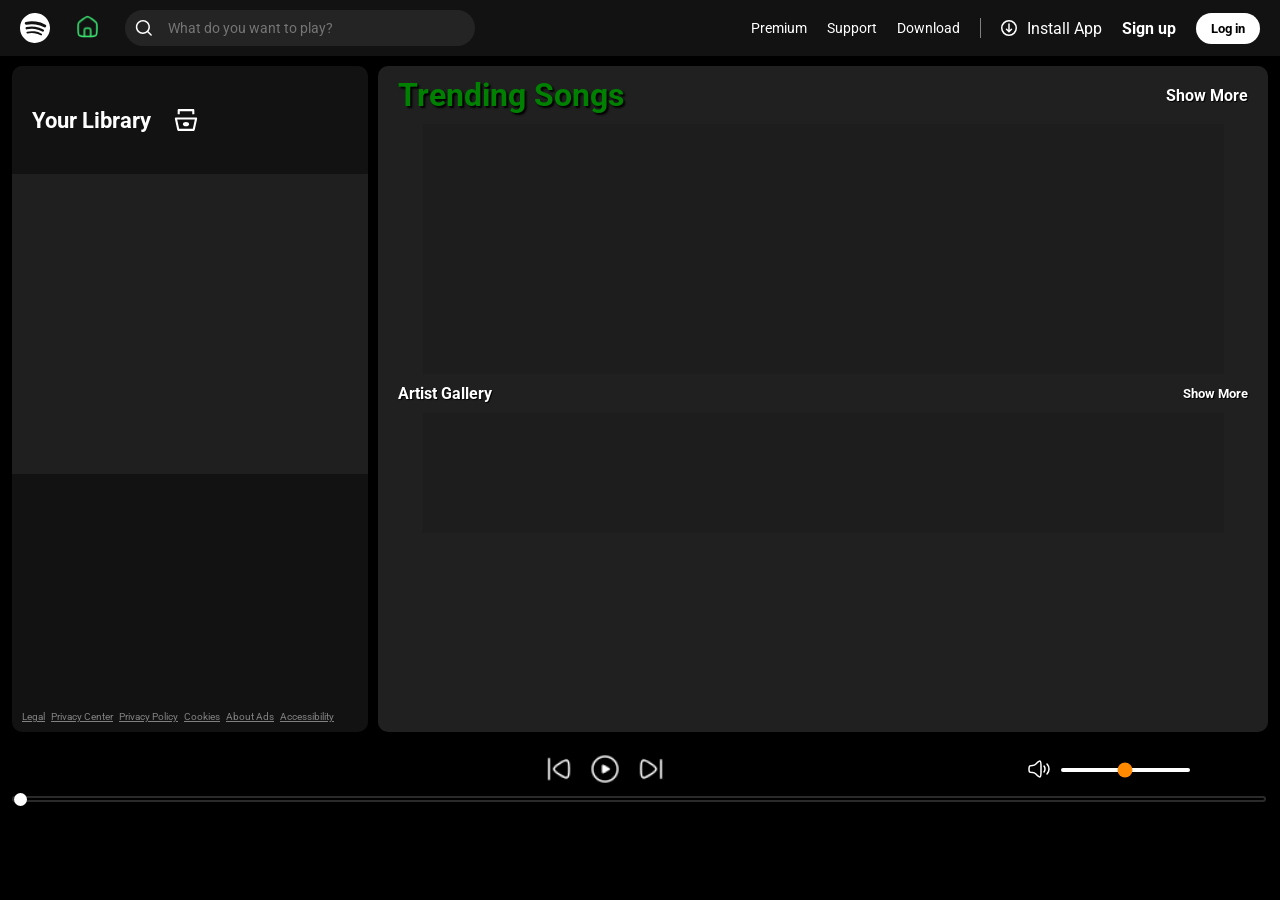
==== index.html @ 71dfd28b "gaganmansi@gmail.com" ====
<!DOCTYPE html>
<html lang="en">

<head>
    <meta charset="UTF-8">
    <meta name="viewport" content="width=device-width, initial-scale=1.0">
    <title>GAGAN</title>
    <link rel="stylesheet" href="index.css">
    <link rel="stylesheet" href="mediaquery.css">
    <link rel="shortcut icon" href="thumbnail/favicon.ico" type="image/x-icon">

</head>

<body>
    <script src="script.js"></script>
    <div class="layout">
        <div class="navbar">
            <!-- Left side -->
            <div class="nav-left">
                <img src="./Images/logo.svg" alt="Spotify" class="logo">
                <a href="./index.html"><img src="./Images/home.png" alt="Home" class="home-icon grow"></a>
                <div class="search-container">
                    <img src="./Images/search.svg" alt="Search" class="search">
                    <input type="text" placeholder="What do you want to play?">
                </div>
            </div>

            <!-- Right side -->
            <div class="nav-right">
                <a href="#" class="grow hide">Premium</a>
                <a href="#" class="grow hide">Support</a>
                <a href="#" class="grow hide">Download</a>
                <div class="divider"></div>
                <div class="install grow">
                    <img src="./Images/download.svg" alt="Install">
                    <span class="">Install App</span>
                </div>
                <span class="signup grow">Sign up</span>
                <button class="login-btn grow">Log in</button>
            </div>

        </div>
        <div class="main">
            <div class="left">
                
                <div class="lib">
                    <span class="dabba">
                        <h1 class="text716">Your Library</h1>
                        <img src="./Images/library.svg" width="50">  
                    </span>
                    <div>
                        <img src="./Images/cross.png" class="cross">
                    </div>
                    
                </div>
                <div class="album">
                    <ul>

                    </ul>
                </div>

                <div class="footer">
                    <div><a href="https://www.spotify.com/jp/legal/"><span>Legal</span></a></div>
                    <div><a href="https://www.spotify.com/jp/privacy/"><span>Privacy Center</span></a></div>
                    <div><a href="https://www.spotify.com/jp/legal/privacy-policy/"><span>Privacy Policy</span></a>
                    </div>
                    <div><a href="https://www.spotify.com/jp/legal/cookies-policy/"><span>Cookies</span></a></div>
                    <div><a href="https://www.spotify.com/jp/legal/privacy-policy/#s3"><span>About Ads</span></a></div>
                    <div><a href="https://www.spotify.com/jp/accessibility/"><span>Accessibility</span></a></div>
                </div>
            </div>
            <div class="right">
                <div class="spotifyplaylist">
                    <div class="right-head">
                        <div class="ham">
                        <div class="hamburger"><img src="./Images/hamburger.png" alt=""></div>
                        <h1 style="color:#008000; text-shadow: 2px 2px 2px black;">Trending Songs</h1>
                        </div>
                        <h4 style="color:white;text-shadow: 0.9px 0.9px 0.9px black;">Show More</h4>
                    </div>
                    
                    <div class="cardContainer">
                    </div>
                </div>
                <div class="right-head">
                    <h4 style="color:white;text-shadow: 0.9px 0.9px 0.9px black;">Artist Gallery</h4>
                    <h5 style="font-size: small;  color:white;text-shadow: 0.9px 0.9px 0.9px black;">Show More</h5>
                </div>
                <div class="artistGallery">
                    <div class="artistContainer">
                    </div>

                </div>

            </div>


        </div>
        <div class="foot-play">


            <div class="playbar">

                <div class="abovebar">
                    <div class="songinfo"></div>
                    <div class="songbuttons">
                        <img width="30" height="30" id="previous" src="./Images/previous.png" alt="">
                        <img width="30" height="30" id="play" src="./Images/play.png" alt="">
                        <img width="30" height="30" id="next" src="./Images/next.png" alt="">
                    </div>
                    <div class="VolTime">
                        <div class="songtime"></div>
                        <div class="volume" style="filter: invert(1);"><img src="./Images/volume-high.png" alt="">
                            <div class="range"><input type="range" class="volrange" min="0" max="100"></div>
                        </div>
                    </div>
                </div>

                <div class="seekbar">
                    <div class="progress"></div>
                    <div class="circle"></div>
                </div>
            </div>
        </div>
</body>

</html>
---- index.css ----
@import url("https://fonts.googleapis.com/css2?family=Lato:wght@700&family=Roboto:ital,wght@0,100;0,300;0,400;0,500;0,700;0,900;1,100;1,300;1,400;1,500;1,700;1,900&display=swap");

* {
  margin: 0;
  padding: 0;
  font-family: "Roboto", sans-serif;
  box-sizing: border-box;
}
body {
  background-color: #000000;
  min-height: 100vh;
}
.layout {
  display: flex;
  flex-direction: column;
  height: 100%;
  gap: 10px;
}
.download {
  display: flex;
  gap: 10;
}

.grow:hover {
  transform: scale(1.2);
  font-weight: 300;
}

.navbar {
  display: flex;
  align-items: center;
  justify-content: space-between;
  background-color: #121212;
  padding: 10px 20px;
}

/* Left side */
.nav-left {
  display: flex;
  align-items: center;
  gap: 25px;
}

.logo {
  width: 30px;
  height: 30px;
}

.home-icon {
  width: 25px;
  height: 25px;
  filter: invert(1);
  cursor: pointer;
}

/* Search bar */
.search-container {
  display: flex;
  align-items: center;
  background-color: #242424;
  border-radius: 50px;
  padding: 0px 10px;
  width: 350px;
  gap: 15px;
}

.search-container input {
  background: none;
  border: none;
  outline: none;
  color: white;
  width: 100%;
  font-size: 14px;
  margin-left: 8px;
  margin: 10px 0;
}

.search-container img {
  width: 18px;
  height: 18px;
}

/* Right side */
.nav-right {
  display: flex;
  align-items: center;
  gap: 20px;
}

.nav-right a {
  text-decoration: none;
  color: white;
  font-size: 14px;
}

.divider {
  height: 20px;
  width: 1px;
  background-color: gray;
}

.install {
  display: flex;
  align-items: center;
  gap: 10px;
  cursor: pointer;
  color: white;
}

.install img {
  width: 16px;
  height: 16px;
}

.signup {
  font-weight: bold;
  cursor: pointer;
  color: white;
}

.login-btn {
  background-color: white;
  color: black;
  border: none;
  border-radius: 50px;
  padding: 8px 15px;
  font-weight: bold;
  cursor: pointer;
}

/* -----------------main--------------- */

.main {
  display: flex;
  height: calc(100vh - 26vh);
  background-color: rgba(0, 0, 0, 0.5);
  margin: 0px 12px;
  gap: 10px;
  height: calc(100-13) vh;
}
.left {
  min-width: 25vw;
  width: 40%;
  background-color: #121212;
  /* margin-left: 12px; */
  border-radius: 10px;
  top: 85px;
  height: 100%;
  position: relative;
  top: 0;
  transform: translateX(0);
  transition: transform 0.5s ease-out;
  overflow-y: scroll;
}
.right {
  /* min-width: 75vw; */
  width: 100%;
  /* margin-right:12px ; */
  max-height: calc(100 - 13)vh;
  background-color: #202020;
  border-radius: 10px;
  padding-bottom: 100px;
  display: flex;
  flex-direction: column;
  position: relative;
  
}
.lib {
  display: flex;
  height: 12vh;
  justify-content: space-between;
  align-items: center;
  color: #ffffff;
  min-width: 24.5vw;
  width: 100%;
  background-color: #121212;
  border-radius: 10px;
  padding-right: 13px;
}
.lib > img {
  width: 14px;
  height: 14px;
  padding: 0px 16px;
}

.lib > span {
  padding-left: 10px;
}

.text716 {
  font-weight: 700;
  font-size: 22px;
}
.album {
  background-color: rgba(0, 0, 0, 0.5);
  overflow-y: scroll;
  height: 100px;
}

.album ul {
  padding: 10px 28px;
  color: white;
}
.album ul li {
  list-style-type: decimal;
  color: white;

   white-space: normal;
  overflow-wrap: break-word; 
  word-break: break-word; 
}

li:hover {
  background-color: rgba(255, 255, 255, 0.164);
}

.album {
  background-color: #1f1f1f;
  height: 300px;
  min-width: 25vw;
  overflow: scroll;
  overflow-x: hidden;
}

.album ul {
  padding: 0 12px;
  color: white;
}


.cross{
display: none;
cursor: pointer;
}


.album ul li {
  list-style-type: decimal;
  display: flex;
  justify-content: space-evenly;
  gap: 12px;
  cursor: pointer;
  /* padding: 12px 0; */
  padding: 12px;
  border: 1px solid rgba(146, 143, 143, 0.491);
  margin: 12px 0;
  padding: 2px;
  border-radius: 5px;
  color: white;
  /* height: 70px; */
  /* min-width: 350px; */
  /* text-align: center; */
  /* min-width: auto; */
  flex-wrap: nowrap;
  word-break: break-word;
  overflow-wrap: normal;
}

.album .info {
  font-size: 10px;
  padding-top: 1px;
  width: 111px;
  height: 65px;
}

.info {
  margin-top: 16px;
}

.info div {
  word-wrap: break-all;
}

.playnow {
  display: flex;
  justify-content: center;
  align-items: center;
}

.playnow span {
  font-size: 15px;
  width: 64px;
  padding: 12px;
}

.music {
  display: flex;
  align-items: center;
}

.album-text {
  width: 111px;
  height: 29px;
  display: flex;
  align-items: center;
  justify-content: center;
}

.album-author {
  padding-bottom: 10px;
  margin-bottom: 15px;
  width: 111px;
  /* height: 1px; */
}

.box {
  width: 25px;
  height: 25px;
  background-color: #202020;
  margin: 10px;
}

.footer {
  display: flex;
  font-size: 10px;
  color: grey;
  gap: 6px;
  padding: 10px;
  position: absolute;
  bottom: 0;
}

.footer a {
  color: grey;
}

.right-head {
  display: flex;
  justify-content: space-between;
  align-items: center;
  padding: 10px 20px;
}

.card {
  width: 170px;
  overflow: hidden;
  transition: all 0.9s;
  position: relative;
  border: none;
  border-radius: 10px;
  display: flex;
  flex-direction: column;
  padding: 0 px 15px;
  align-items: center;
  
}
.card > img {
  object-fit: contain;
  width: 90%;
  padding-top: 10px;
  /* justify-content: flex-end; */
  border: none;
  border-radius: 0px;
}

.card:hover {
  background-color: rgba(255, 255, 255, 0.164);
  cursor: pointer;
  /* 0: 1; */
}

.card > * {
  padding: 5px 10px;
}

.spotifyplaylist {
  width: 100%;
  overflow: hidden;
  min-height: 300px;
}

.cardContainer {
  display: flex;
  flex-wrap: wrap;
  gap: 10px;
  padding: 30px;
  padding-top: 20px;
  justify-content: space-evenly;
  background-color: #1d1d1d;
  overflow-y: auto;
  height: 250px;
  margin: auto; margin-top: 0px;
  /* padding-left: 60px; */
  width: 90%;
}

.card > h2 {
  font-weight: 400;
  font-size: 16px;
  color: white;
  align-self:flex-start;
  padding-left: 12px;
}
.card > p {
  font-weight: 400;
  font-size: 12px;
  color: white;
  align-self:flex-start;
  padding-left: 12px;
  line-height: 16px;
}

.play {
  position: absolute;
  bottom: 100px;
  right: 42px;
  width: 8px;
  height: 8px;
  border-radius: 50%;
  padding: 4px;
  display: flex;
  align-items: center;
  justify-content: center;
  opacity: 0;
  transform: translateY(20px);
  /* transition: opacity 0.4s ease, transform 0.4s ease; */
  transition: opacity 0.3s ease, transform 0.3s ease;
}

.card:hover .play {
  opacity: 1;
  transform: translateY(0);
}

/* For Webkit browsers (e.g., Chrome, Safari) */
::-webkit-scrollbar {
  width: 12px;
}

::-webkit-scrollbar-thumb {
  background-color: #333; /* Dark color for the thumb */
  border-radius: 6px;
}

::-webkit-scrollbar-track {
  background-color: #222; /* Dark color for the track */
}

/* For Firefox */
/* scrollbar-color : #333 #222; Dark color for the thumb and track in Firefox */

.playbar {
  /* background-color: #008000; */
  background-color: rgba(255, 255, 255, 0);
  /* background:#01ff51; */
  border-radius: 10px;
  width: 100%;
  z-index: 99999;
  padding: 12px;
  box-sizing: border-box;
  margin: auto;
  height: 60px;
  position: relative;
  /* display: flex;
  justify-content: space-evenly; */
}
.songbuttons {
  display: flex;
  justify-content: center;
  gap: 16px;
  margin: auto;
}

.seekbar {
  height: 6px;
  width: 98%;
  border: 2px solid rgba(255, 255, 255, 0.164);
  /* background-color: #1fc31f; */
  background-color: #000000;
  border-radius: 10px;
  position: absolute;
  bottom: 0px;
  cursor: pointer;
  /* overflow: hidden; */
}

.progress {
  height: 100%;
  background-color: white;
  width: 0%;
}

.circle {
  width: 13px;
  height: 13px;
  border-radius: 13px;
  background-color: white;
  position: relative;
  bottom: 7.5px;
  left: 0%;
  transition: left 0.2s;
}

.songbuttons img {
  cursor: pointer;
  z-index: 999999;
  filter: invert(1);
}

.abovebar {
  display: flex;
  justify-content: space-around;
  width: 100%;
  padding: 0 12px;
  align-items: center;
}

.songinfo {
  color:white;
  padding: 0 12px;
  font-size: 14px;
  font-weight:lighter;
  /* border: greenyellow solid; */
  width: 260px;
}

.songtime {
  color: white;
  padding: 0 12px;
  font-size: 14px;
  font-weight: lighter;
}

.abovebar {
  display: flex;
  justify-content: space-between;
}

.VolTime {
  display: flex;
  width: 330px;
  justify-content: center;
  align-items: center;
  gap: 10px;
}

.volume {
  display: flex;
  justify-content: center;
  align-items: center;
  gap: 10px;
  /* flex-direction: column; */
}

.volume>img{
  filter: invert(1);
}

.volrange {
  height: 4px;
  background-color: red;
}

input[type="range"] {
  -webkit-appearance: none;
  background: black;
  border-radius: 3px;
  margin-bottom: 10px;
}

.dabba {
  display: flex;
  gap: 10px;
  /* width: 150px; */
  margin: 10px;
  height: 25px;
  justify-content: space-between;
}

.volume , .volrange input{
  cursor: pointer;
}


/* ---------------------------------[new feature]---------------------------------- */

.artistContainer{
  display: flex;
  flex-wrap: wrap;
  gap: 10px;
  padding: 10px 30px; 
  justify-content: space-evenly;
  background-color: #1d1d1d;
  overflow-y: hidden;
  height: 120px;
  margin: auto; margin-top: 0px;
  /* padding-left: 60px; */
  width: 90%;
  /* overflow:scroll; */
  overflow-y: scroll;
  gap: 70px;
}

.artistGallery{
  width: 100%;
  overflow: hidden;
  min-height:210px;
  /* overflow-y: scroll; */
  /* padding: 20px; */
}

.artist>img{
  /* padding-top: 20px; */
  width: 80px;
  height: 80px;
  border-radius: 50%;
}

.artist-Text{
  font-size: medium;
  /* text-shadow: 0.5px 0.5px 0.5px whitesmoke; */
  color: bisque;
  /* text-align: center; */
}

.artist:hover{
transform: scale(1.05);
/* background-color: rgba(255, 255, 255, 0.164); */
border-radius: 10px;
}
.artist{
  /* width:150px;
  height:100px; */
  display: flex;
  flex-direction: column;
  gap: 5px;
  justify-content: center;
  align-items: center;
}



/* -----------HAM BURGER--------------- */

.ham{
  display: flex;
  gap: 10px;
  align-items: center;
  justify-content: center;
}

.hamburger{
  display: none;
  cursor: pointer;
}
---- mediaquery.css ----
@media screen and (max-width: 1100px) and (min-width: 900px) {
  .main {
    height: calc(100vh - 150px);
  }
  .left {
    position: absolute;
    overflow: hidden;
    left: -120%;
    top: 60px;
    transition: all 0.5s ease-out;
    z-index: 1;
    height: calc(100vh - 150px);
    display: flex;
    flex-direction: column;
    justify-content: left;
    /* align-items: center; */
    margin: 0;
    /* height: max-content; */
    width: 40vw;
  }
  .album {
    margin: 0;
  }

  .right {
    width: 100vw;
    transition: all 0.5s ease-in;
    flex: 1;
  }

  .navbar {
    height: max-content;
    width: max-content;
    justify-content: space-between;
    width: 100%;
    flex-shrink: 0.8;
  }

  .main {
    margin-left: 0;
  }
  .nav-left {
    display: flex;
    align-items: center;
    gap: 15px;
  }

  .hide {
    display: none;
  }

  .foot-play {
    width: 100%;
  }
  .playbar {
    width: 100%;
  }
/* 
  .artistGallery {
    width: 100%;
    overflow: hidden;
    height: 30vh;
  }
  .artistContainer {
    height: 363px;
  }
  .cardContainer {
    height: 510px;
  }

  .spotifyplaylist {
    width: 100%;
    overflow: hidden;
    min-height: 563px;
  } */
  .hamburger {
    display: block;
  }

  .cross {
    display: block;
  }
}

@media screen and (max-width: 900px) {
  .main {
    height: calc(100vh - 150px);
    margin: 0;
  }
  .left {
    position: absolute;
    overflow: visible;
    left: -120%;
    top: 60px;
    transition: all 0.5s ease-out;
    z-index: 1;
    height: calc(100vh - 150px);
    display: flex;
    flex-direction: column;
    justify-content: left;
    margin: 0;
    min-height: max-content;
    width: 100vw;
    margin-left: 0px;
    z-index: 99999;
    max-width: 80vw;
  }
  .lib {
    width: 100%;
  }
  .album {
    width: 100%;
    margin: 0;
  }

  .right {
    width: 100vw;
    transition: all 0.5s ease-in;
    flex: 1;
  }

  .navbar {
    width: 100%;
    justify-content: space-between;
    width: 100%;
    flex-shrink: 0.8;
  }

  .hide {
    display: none;
  }
  .search-container,
  .install {
    display: none;
  }

  .hamburger,
  .cross {
    display: block;
  }
  .card {
    width: 110px;
  }
  .artistContainer {
    height: 280px;
    flex-wrap: nowrap;
    align-items: center;
  }
  .play > img {
    width: 20px;
    height: 20px;
  }
  .play {
    position: absolute;
    bottom: 90px;
    right: 26px;
  }
  .foot-play {
    min-width: max-content;
    width: 100vw;
  }
  .playbar,
  .abovebar {
    min-width: max-content;
    width: 100vw;
  }
  .abovebar {
    flex-direction: column;
    gap: 20px;
    align-items: center;
    justify-content: center;
    /* padding-bottom: 20px; */
  }
  .seekbar {
    width: 90%;
    bottom: 18px;
  }
  .VolTime {
    gap: 30px;
  }
}
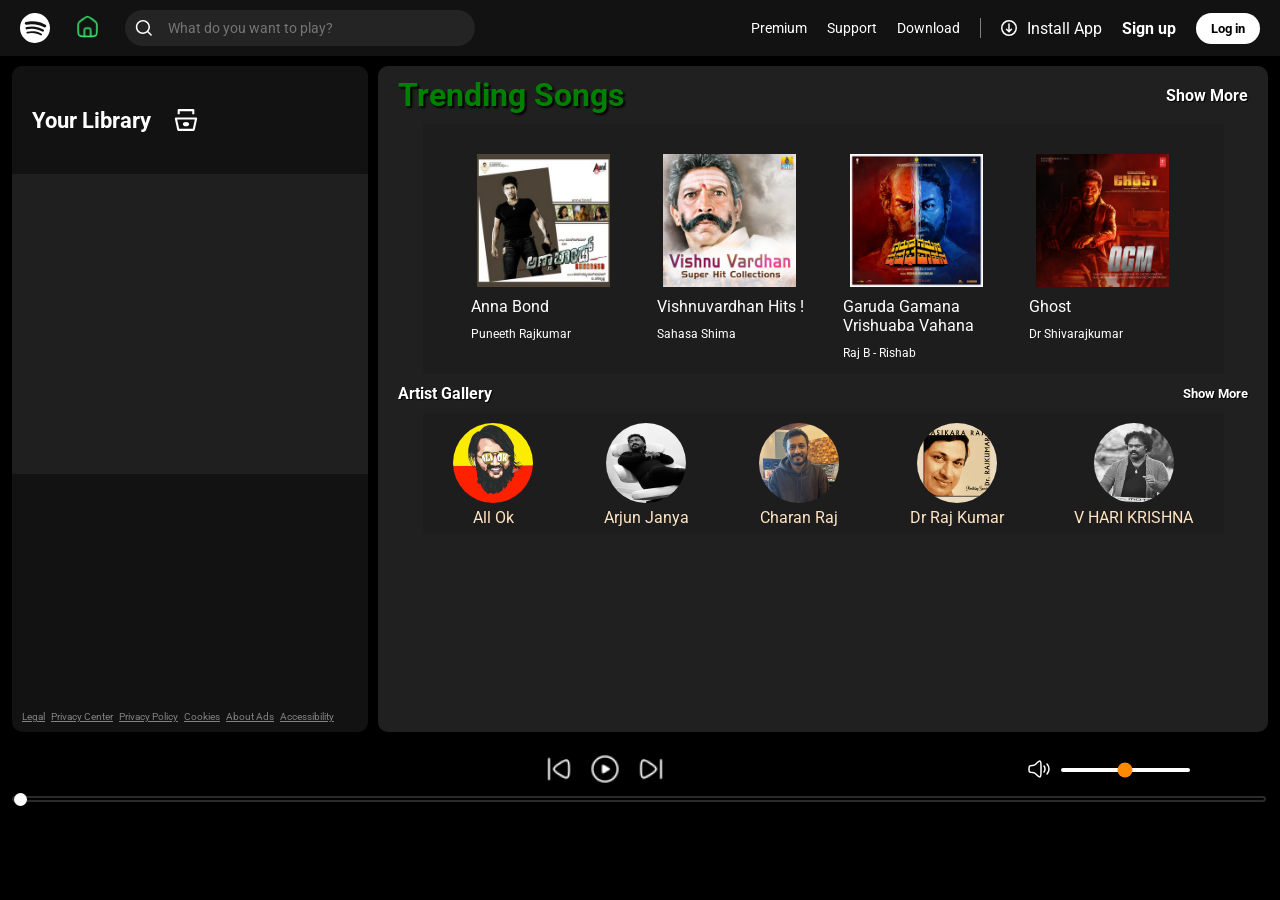
==== commit 63ffc5a4: "Update index.html" ====
--- a/index.html
+++ b/index.html
@@ -12,7 +12,8 @@
 </head>
 
 <body>
-    <script src="script.js"></script>
+<!--     <script src="script.js"></script> -->
+    <script src="index.js"></script>
     <div class="layout">
         <div class="navbar">
             <!-- Left side -->
@@ -124,4 +125,4 @@
         </div>
 </body>
 
-</html>+</html>
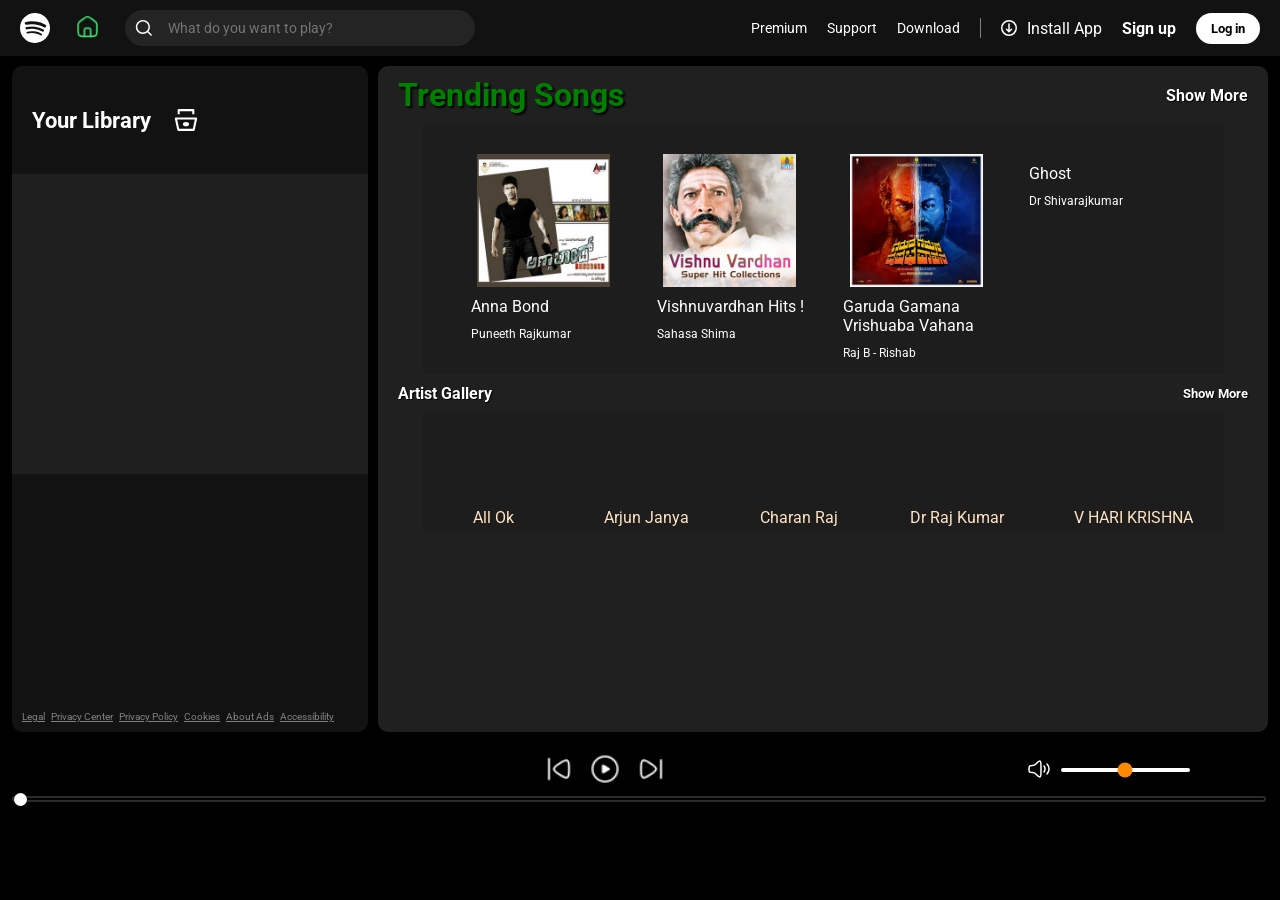
==== commit 6f3365d3: "Add files via upload" ====
--- a/index.html
+++ b/index.html
@@ -1,128 +1,128 @@
-<!DOCTYPE html>
-<html lang="en">
-
-<head>
-    <meta charset="UTF-8">
-    <meta name="viewport" content="width=device-width, initial-scale=1.0">
-    <title>GAGAN</title>
-    <link rel="stylesheet" href="index.css">
-    <link rel="stylesheet" href="mediaquery.css">
-    <link rel="shortcut icon" href="thumbnail/favicon.ico" type="image/x-icon">
-
-</head>
-
-<body>
-<!--     <script src="script.js"></script> -->
-    <script src="index.js"></script>
-    <div class="layout">
-        <div class="navbar">
-            <!-- Left side -->
-            <div class="nav-left">
-                <img src="./Images/logo.svg" alt="Spotify" class="logo">
-                <a href="./index.html"><img src="./Images/home.png" alt="Home" class="home-icon grow"></a>
-                <div class="search-container">
-                    <img src="./Images/search.svg" alt="Search" class="search">
-                    <input type="text" placeholder="What do you want to play?">
-                </div>
-            </div>
-
-            <!-- Right side -->
-            <div class="nav-right">
-                <a href="#" class="grow hide">Premium</a>
-                <a href="#" class="grow hide">Support</a>
-                <a href="#" class="grow hide">Download</a>
-                <div class="divider"></div>
-                <div class="install grow">
-                    <img src="./Images/download.svg" alt="Install">
-                    <span class="">Install App</span>
-                </div>
-                <span class="signup grow">Sign up</span>
-                <button class="login-btn grow">Log in</button>
-            </div>
-
-        </div>
-        <div class="main">
-            <div class="left">
-                
-                <div class="lib">
-                    <span class="dabba">
-                        <h1 class="text716">Your Library</h1>
-                        <img src="./Images/library.svg" width="50">  
-                    </span>
-                    <div>
-                        <img src="./Images/cross.png" class="cross">
-                    </div>
-                    
-                </div>
-                <div class="album">
-                    <ul>
-
-                    </ul>
-                </div>
-
-                <div class="footer">
-                    <div><a href="https://www.spotify.com/jp/legal/"><span>Legal</span></a></div>
-                    <div><a href="https://www.spotify.com/jp/privacy/"><span>Privacy Center</span></a></div>
-                    <div><a href="https://www.spotify.com/jp/legal/privacy-policy/"><span>Privacy Policy</span></a>
-                    </div>
-                    <div><a href="https://www.spotify.com/jp/legal/cookies-policy/"><span>Cookies</span></a></div>
-                    <div><a href="https://www.spotify.com/jp/legal/privacy-policy/#s3"><span>About Ads</span></a></div>
-                    <div><a href="https://www.spotify.com/jp/accessibility/"><span>Accessibility</span></a></div>
-                </div>
-            </div>
-            <div class="right">
-                <div class="spotifyplaylist">
-                    <div class="right-head">
-                        <div class="ham">
-                        <div class="hamburger"><img src="./Images/hamburger.png" alt=""></div>
-                        <h1 style="color:#008000; text-shadow: 2px 2px 2px black;">Trending Songs</h1>
-                        </div>
-                        <h4 style="color:white;text-shadow: 0.9px 0.9px 0.9px black;">Show More</h4>
-                    </div>
-                    
-                    <div class="cardContainer">
-                    </div>
-                </div>
-                <div class="right-head">
-                    <h4 style="color:white;text-shadow: 0.9px 0.9px 0.9px black;">Artist Gallery</h4>
-                    <h5 style="font-size: small;  color:white;text-shadow: 0.9px 0.9px 0.9px black;">Show More</h5>
-                </div>
-                <div class="artistGallery">
-                    <div class="artistContainer">
-                    </div>
-
-                </div>
-
-            </div>
-
-
-        </div>
-        <div class="foot-play">
-
-
-            <div class="playbar">
-
-                <div class="abovebar">
-                    <div class="songinfo"></div>
-                    <div class="songbuttons">
-                        <img width="30" height="30" id="previous" src="./Images/previous.png" alt="">
-                        <img width="30" height="30" id="play" src="./Images/play.png" alt="">
-                        <img width="30" height="30" id="next" src="./Images/next.png" alt="">
-                    </div>
-                    <div class="VolTime">
-                        <div class="songtime"></div>
-                        <div class="volume" style="filter: invert(1);"><img src="./Images/volume-high.png" alt="">
-                            <div class="range"><input type="range" class="volrange" min="0" max="100"></div>
-                        </div>
-                    </div>
-                </div>
-
-                <div class="seekbar">
-                    <div class="progress"></div>
-                    <div class="circle"></div>
-                </div>
-            </div>
-        </div>
-</body>
-
-</html>
+<!DOCTYPE html>
+<html lang="en">
+
+<head>
+    <meta charset="UTF-8">
+    <meta name="viewport" content="width=device-width, initial-scale=1.0">
+    <title>GAGAN</title>
+    <link rel="stylesheet" href="index.css">
+    <link rel="stylesheet" href="mediaquery.css">
+    <link rel="shortcut icon" href="thumbnail/favicon.ico" type="image/x-icon">
+
+</head>
+
+<body>
+    <!-- <script src="script.js"></script> -->
+    <script src="index.js"></script>
+    <div class="layout">
+        <div class="navbar">
+            <!-- Left side -->
+            <div class="nav-left">
+                <img src="./Images/logo.svg" alt="Spotify" class="logo">
+                <a href="./index.html"><img src="./Images/home.png" alt="Home" class="home-icon grow"></a>
+                <div class="search-container">
+                    <img src="./Images/search.svg" alt="Search" class="search">
+                    <input type="text" placeholder="What do you want to play?">
+                </div>
+            </div>
+
+            <!-- Right side -->
+            <div class="nav-right">
+                <a href="#" class="grow hide">Premium</a>
+                <a href="#" class="grow hide">Support</a>
+                <a href="#" class="grow hide">Download</a>
+                <div class="divider"></div>
+                <div class="install grow">
+                    <img src="./Images/download.svg" alt="Install">
+                    <span class="">Install App</span>
+                </div>
+                <span class="signup grow">Sign up</span>
+                <button class="login-btn grow">Log in</button>
+            </div>
+
+        </div>
+        <div class="main">
+            <div class="left">
+                
+                <div class="lib">
+                    <span class="dabba">
+                        <h1 class="text716">Your Library</h1>
+                        <img src="./Images/library.svg" width="50">  
+                    </span>
+                    <div>
+                        <img src="./Images/cross.png" class="cross">
+                    </div>
+                    
+                </div>
+                <div class="album">
+                    <ul>
+
+                    </ul>
+                </div>
+
+                <div class="footer">
+                    <div><a href="https://www.spotify.com/jp/legal/"><span>Legal</span></a></div>
+                    <div><a href="https://www.spotify.com/jp/privacy/"><span>Privacy Center</span></a></div>
+                    <div><a href="https://www.spotify.com/jp/legal/privacy-policy/"><span>Privacy Policy</span></a>
+                    </div>
+                    <div><a href="https://www.spotify.com/jp/legal/cookies-policy/"><span>Cookies</span></a></div>
+                    <div><a href="https://www.spotify.com/jp/legal/privacy-policy/#s3"><span>About Ads</span></a></div>
+                    <div><a href="https://www.spotify.com/jp/accessibility/"><span>Accessibility</span></a></div>
+                </div>
+            </div>
+            <div class="right">
+                <div class="spotifyplaylist">
+                    <div class="right-head">
+                        <div class="ham">
+                        <div class="hamburger"><img src="./Images/hamburger.png" alt=""></div>
+                        <h1 style="color:#008000; text-shadow: 2px 2px 2px black;">Trending Songs</h1>
+                        </div>
+                        <h4 style="color:white;text-shadow: 0.9px 0.9px 0.9px black;">Show More</h4>
+                    </div>
+                    
+                    <div class="cardContainer">
+                    </div>
+                </div>
+                <div class="right-head">
+                    <h4 style="color:white;text-shadow: 0.9px 0.9px 0.9px black;">Artist Gallery</h4>
+                    <h5 style="font-size: small;  color:white;text-shadow: 0.9px 0.9px 0.9px black;">Show More</h5>
+                </div>
+                <div class="artistGallery">
+                    <div class="artistContainer">
+                    </div>
+
+                </div>
+
+            </div>
+
+
+        </div>
+        <div class="foot-play">
+
+
+            <div class="playbar">
+
+                <div class="abovebar">
+                    <div class="songinfo"></div>
+                    <div class="songbuttons">
+                        <img width="30" height="30" id="previous" src="./Images/previous.png" alt="">
+                        <img width="30" height="30" id="play" src="./Images/play.png" alt="">
+                        <img width="30" height="30" id="next" src="./Images/next.png" alt="">
+                    </div>
+                    <div class="VolTime">
+                        <div class="songtime"></div>
+                        <div class="volume" style="filter: invert(1);"><img src="./Images/volume-high.png" alt="">
+                            <div class="range"><input type="range" class="volrange" min="0" max="100"></div>
+                        </div>
+                    </div>
+                </div>
+
+                <div class="seekbar">
+                    <div class="progress"></div>
+                    <div class="circle"></div>
+                </div>
+            </div>
+        </div>
+</body>
+
+</html>
